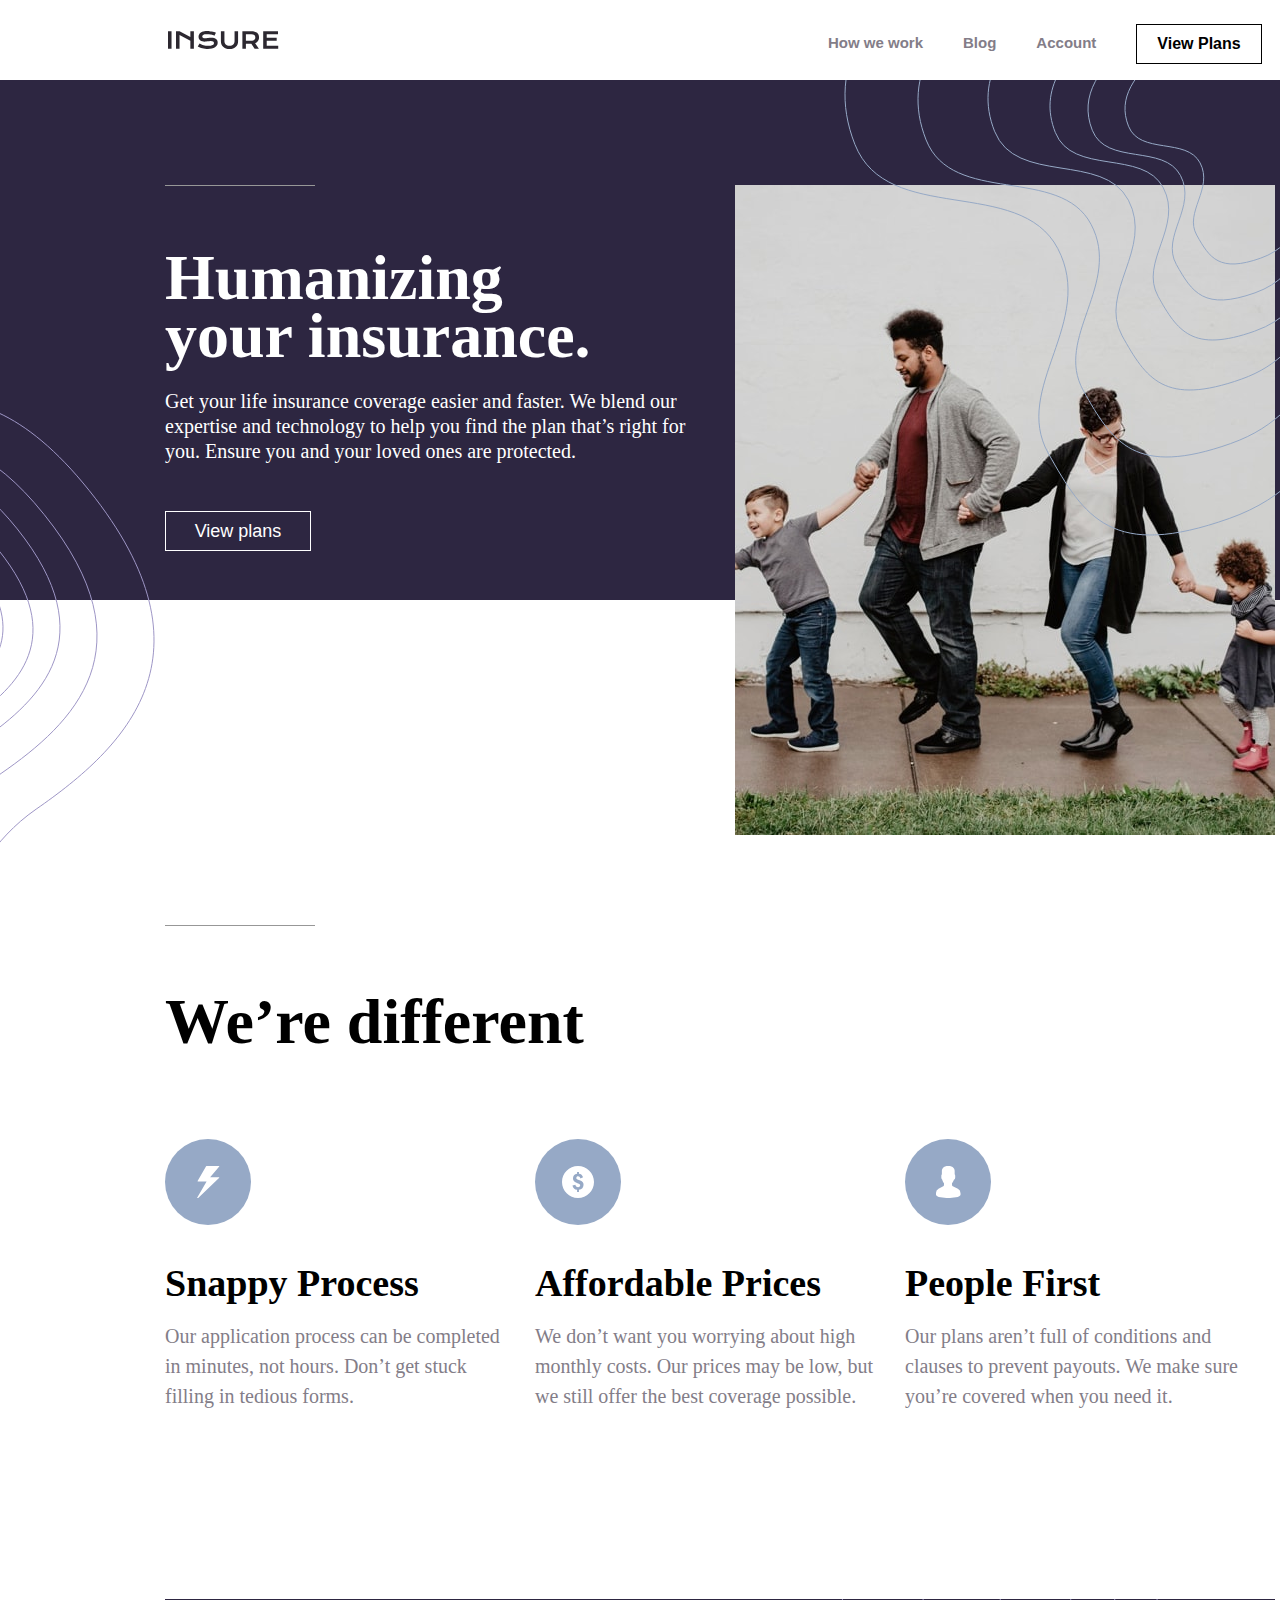
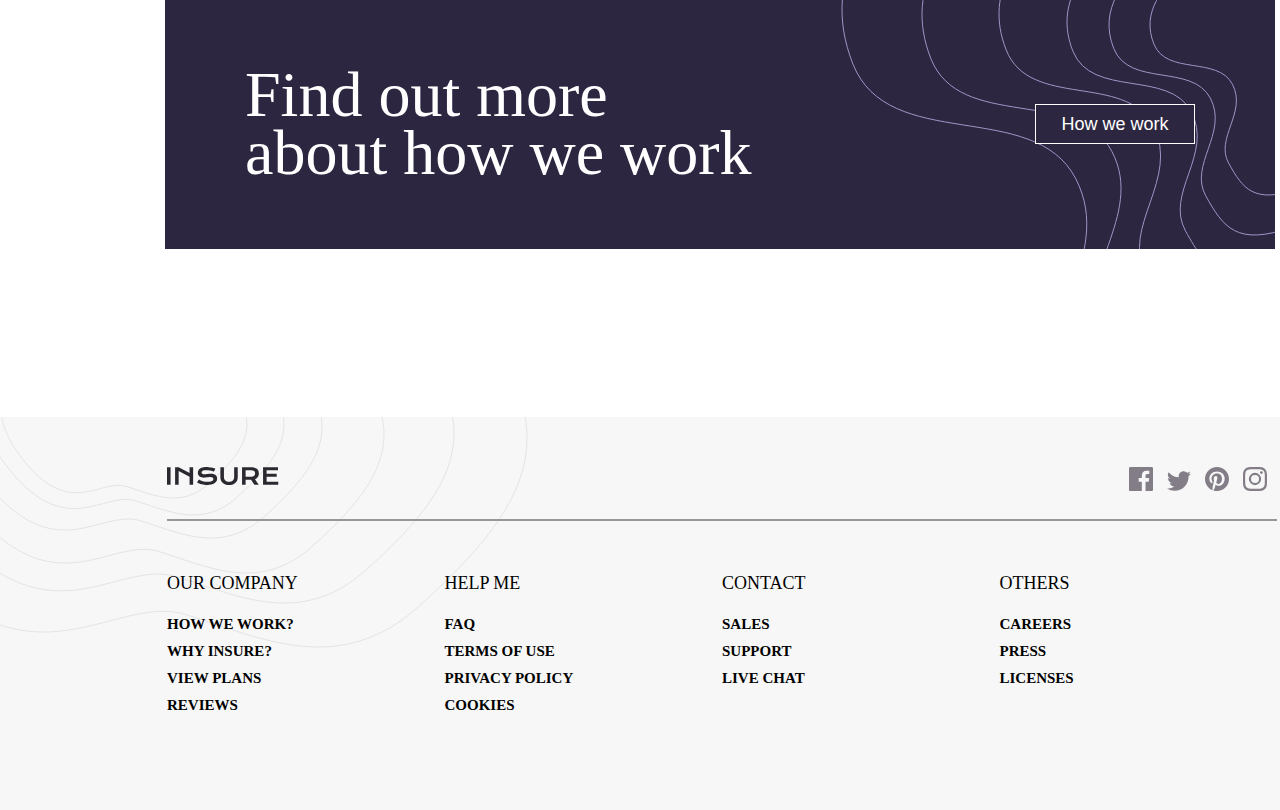
==== insure-landing-page/index.html @ 3e46f3a6 "Add files via upload" ====
<!DOCTYPE html>
<html lang="en">
  <head>
    <meta charset="UTF-8" />
    <meta name="viewport" content="width=device-width, initial-scale=1.0" />
    <!-- displays site properly based on user's device -->
    <link rel="stylesheet" href="styles.css" />

    <title>Insure landing page</title>
  </head>
  <body>
    <header class="navbar">
      <img src="./images/logo.svg" class="logo" />
      <div class="nav-list">
        <li class="nav-link">How we work</li>
        <li class="nav-link">Blog</li>
        <li class="nav-link">Account</li>
        <button class="nav-link view">View Plans</button>
      </div>
    </header>
    <section class="intro">
      <div class="bar"></div>
      <div class="intro-box">
        <h1 class="title">
          Humanizing <br />
          your insurance.
        </h1>

        <p class="intro-para">
          Get your life insurance coverage easier and faster. We blend our
          expertise and technology to help you find the plan that’s right for
          you. Ensure you and your loved ones are protected.
        </p>
        <button class="btn-plans">View plans</button>
      </div>
    </section>
    <img src="./images/image-intro-desktop.jpg" class="hero-desktop" />
    <img src="./images/bg-pattern-intro-left-desktop.svg" class="intro-left" />
    <img
      src="./images/bg-pattern-intro-right-desktop.svg"
      class="intro-right"
    />
    <div class="bar bar-2"></div>
    <section class="perks-container">
      <h2 class="perks-title">We’re different</h2>
      <div class="perks">
        <div class="perk">
          <img src="./images/icon-snappy-process.svg" class="perk-img" />
          <h3 class="perk-title">Snappy Process</h3>

          <p class="perk-para">
            Our application process can be completed in minutes, not hours.
            Don’t get stuck filling in tedious forms.
          </p>
        </div>

        <div class="perk">
          <img src="./images/icon-affordable-prices.svg" class="perk-img" />
          <h3 class="perk-title">Affordable Prices</h3>

          <p class="perk-para">
            We don’t want you worrying about high monthly costs. Our prices may
            be low, but we still offer the best coverage possible.
          </p>
        </div>

        <div class="perk">
          <img src="./images/icon-people-first.svg" class="perk-img" />
          <h3 class="perk-title">People First</h3>

          <p class="perk-para">
            Our plans aren’t full of conditions and clauses to prevent payouts.
            We make sure you’re covered when you need it.
          </p>
        </div>
      </div>
    </section>

    <section class="work-container">
      <h2 class="work-title">
        Find out more <br />
        about how we work
      </h2>

      <button class="work-btn">How we work</button>
      <img src="./images/bg-pattern-how-we-work-desktop.svg" class="work-img" />
    </section>

    <footer>
      <div class="footer-container">
        <img src="./images/logo.svg" class="logo-footer" />
        <div class="footer-bar"></div>
        <div class="logo-container">
          <img src="./images/icon-facebook.svg" class="icon" />
          <img src="./images/icon-twitter.svg" class="icon" />
          <img src="./images/icon-pinterest.svg" class="icon" />
          <img src="./images/icon-instagram.svg" class="icon" />
        </div>
        <div class="footer-links-wrapper">
          <div class="w-container">
            <h4>OUR COMPANY</h4>
            <div class="link-container">
              <li class="w-link">HOW WE WORK?</li>
              <li class="w-link">WHY INSURE?</li>
              <li class="w-link">VIEW PLANS</li>
              <li class="w-link">REVIEWS</li>
            </div>
          </div>

          <div class="w-container">
            <h4>HELP ME</h4>
            <div class="link-container">
              <li class="w-link">FAQ</li>
              <li class="w-link">TERMS OF USE</li>
              <li class="w-link">PRIVACY POLICY</li>
              <li class="w-link">COOKIES</li>
            </div>
          </div>

          <div class="w-container">
            <h4>CONTACT</h4>
            <div class="link-container">
              <li class="w-link">SALES</li>
              <li class="w-link">SUPPORT</li>
              <li class="w-link">LIVE CHAT</li>
            </div>
          </div>

          <div class="w-container">
            <h4>OTHERS</h4>
            <div class="link-container">
              <li class="w-link">CAREERS</li>
              <li class="w-link">PRESS</li>
              <li class="w-link">LICENSES</li>
            </div>
          </div>
        </div>
      </div>
      <img src="./images/bg-pattern-footer-desktop.svg" class="footer-img" />
    </footer>
  </body>
</html>
---- insure-landing-page/styles.css ----
* {
  margin: 0;
  padding: 0;
  box-sizing: border-box;
}

body {
  width: 1400px;
  height: 2410px;
  font-family: serif;
  overflow-x: hidden;
}

.navbar {
  width: 1400px;
  height: 80px;
  display: flex;
  position: absolute;
  background-color: #ffffff;
  z-index: 2;
}

.logo {
  width: 111.22px;
  height: 18px;
  position: absolute;
  top: 31px;
  left: 168px;
}

.nav-list {
  display: flex;
  position: absolute;
  left: 828px;
  top: 34px;
}

.nav-link {
  list-style: none;
  margin-right: 40px;
  font-family: sans-serif;
  font-size: 15px;
  color: #837d88;
  font-weight: 600;
}

.view {
  padding: 10px 20px;
  position: relative;
  bottom: 10px;
  background-color: #ffffff;
  border: 1px solid black;
  color: black;
  font-size: 16px;
}

.intro {
  width: 1400px;
  height: 600px;
  background-color: #2d2641;
}

.intro-box {
  width: 540px;
  height: 304px;
  position: absolute;
  top: 249px;
  left: 165px;
}

.bar {
  width: 150px;
  height: 1px;
  background-color: #979797;
  position: absolute;
  top: 185px;
  left: 165px;
}

.title {
  font-size: 64px;
  height: 140px;
  color: #ffffff;
  line-height: 90%;
}

.intro-para {
  height: 84px;
  color: #ffffff;
  font-size: 20px;
  line-height: 125%;
}

.btn-plans {
  width: 146px;
  height: 40px;
  font-size: 18px;
  color: #ffffff;
  font-weight: 500;
  background-color: #2d2641;
  margin-top: 38px;
  border: 1px solid #ffffff;
}

.hero-desktop {
  width: 540px;
  height: 650px;
  position: absolute;
  top: 185px;
  left: 735px;
}

.intro-left {
  position: absolute;
  top: 400px;
  left: -40px;
}

.intro-right {
  position: absolute;
  max-width: 100%;
  top: -57px;
  right: 0;
}

.perks-container {
  width: 1110px;
  height: 474px;
  position: absolute;
  top: 985px;
  left: 165px;
}

.perks-title {
  font-size: 64px;
  font-weight: 600;
}

.perks {
  width: 1110px;
  height: 250px;
  margin-top: 80px;
  display: flex;
}

.perk {
  width: 350px;
  height: 250px;
  margin-right: 30px;
}

.perk-img {
  width: 86px;
  height: 86px;
  margin-bottom: 32px;
}

.perk-title {
  font-size: 38px;
  margin-bottom: 16px;
}
.perk-para {
  font-size: 20px;
  color: #837d88;
  line-height: 150%;
}

.bar-2 {
  width: 150px;
  height: 1px;
  position: absolute;
  top: 925px;
  left: 165px;
}

.work-container {
  width: 1110px;
  height: 250px;
  background-color: #2d2641;
  position: absolute;
  top: 1599px;
  left: 165px;
  display: flex;
  justify-content: center;
  align-items: center;
  padding: 0px 80px;
}

.work-title {
  font-size: 64px;
  line-height: 90%;
  color: #ffffff;
  font-weight: 500;
  margin-right: auto;
}

.work-btn {
  width: 160px;
  height: 40px;
  font-size: 18px;
  background-color: #2d2641;
  color: #ffffff;
  border: 1px solid #ffffff;
  z-index: 2;
}

.work-img {
  position: absolute;
  right: 0;
}

footer {
  width: 1400px;
  height: 393px;
  background-color: #f7f7f7;
  position: absolute;
  top: 2017px;
}

.footer-container {
  width: 1110px;
  height: 265px;
  position: relative;
  left: 22px;
  margin-top: 50px;
  margin-left: auto;
  margin-right: auto;
  z-index: 2;
}

.footer-links-wrapper {
  width: 1110px;
  height: 159px;
  display: flex;
  position: absolute;
  bottom: 0;
  justify-content: space-between;
}

.w-container {
  display: flex;
  justify-content: center;
  margin-right: auto;
  align-items: flex-start;
  flex-direction: column;
  width: 255px;
  height: 159px;
}

.w-container h4 {
  margin-bottom: 2px;
  font-size: 18px;
  font-weight: 500;
}

.link-container {
  margin-bottom: auto;
  margin-top: 20px;
}

.w-link {
  list-style: none;
  margin-top: 20p;
  margin-bottom: 10px;
  font-size: 15px;
  font-weight: 600;
}

.logo-container {
  position: absolute;
  top: 0;
  right: 0;
}

.icon {
  margin-right: 10px;
}

.footer-bar {
  width: 1110px;
  height: 2px;
  background-color: #979797;
  margin-top: 30px;
}

.footer-img {
  position: absolute;
  top: 0;
}

.nav-link:hover {
  cursor: pointer;
  color: black;
  transition: all 0.3s ease-in-out;
}

.view:hover {
  scale: 1.1;
  transition: all 0.3s ease-in-out;
  background-color: black;
  color: #ffffff;
}

.btn-plans:hover,
.work-btn:hover {
  scale: 1.1;
  transition: all 0.3s ease-in-out;
  background-color: #ffffff;
  color: black;
  cursor: pointer;
}

.w-link:hover {
  cursor: pointer;
  border-bottom: 2px solid black;
  transition: all 1s ease-in-out;
}

.icon:hover {
  cursor: pointer;
}
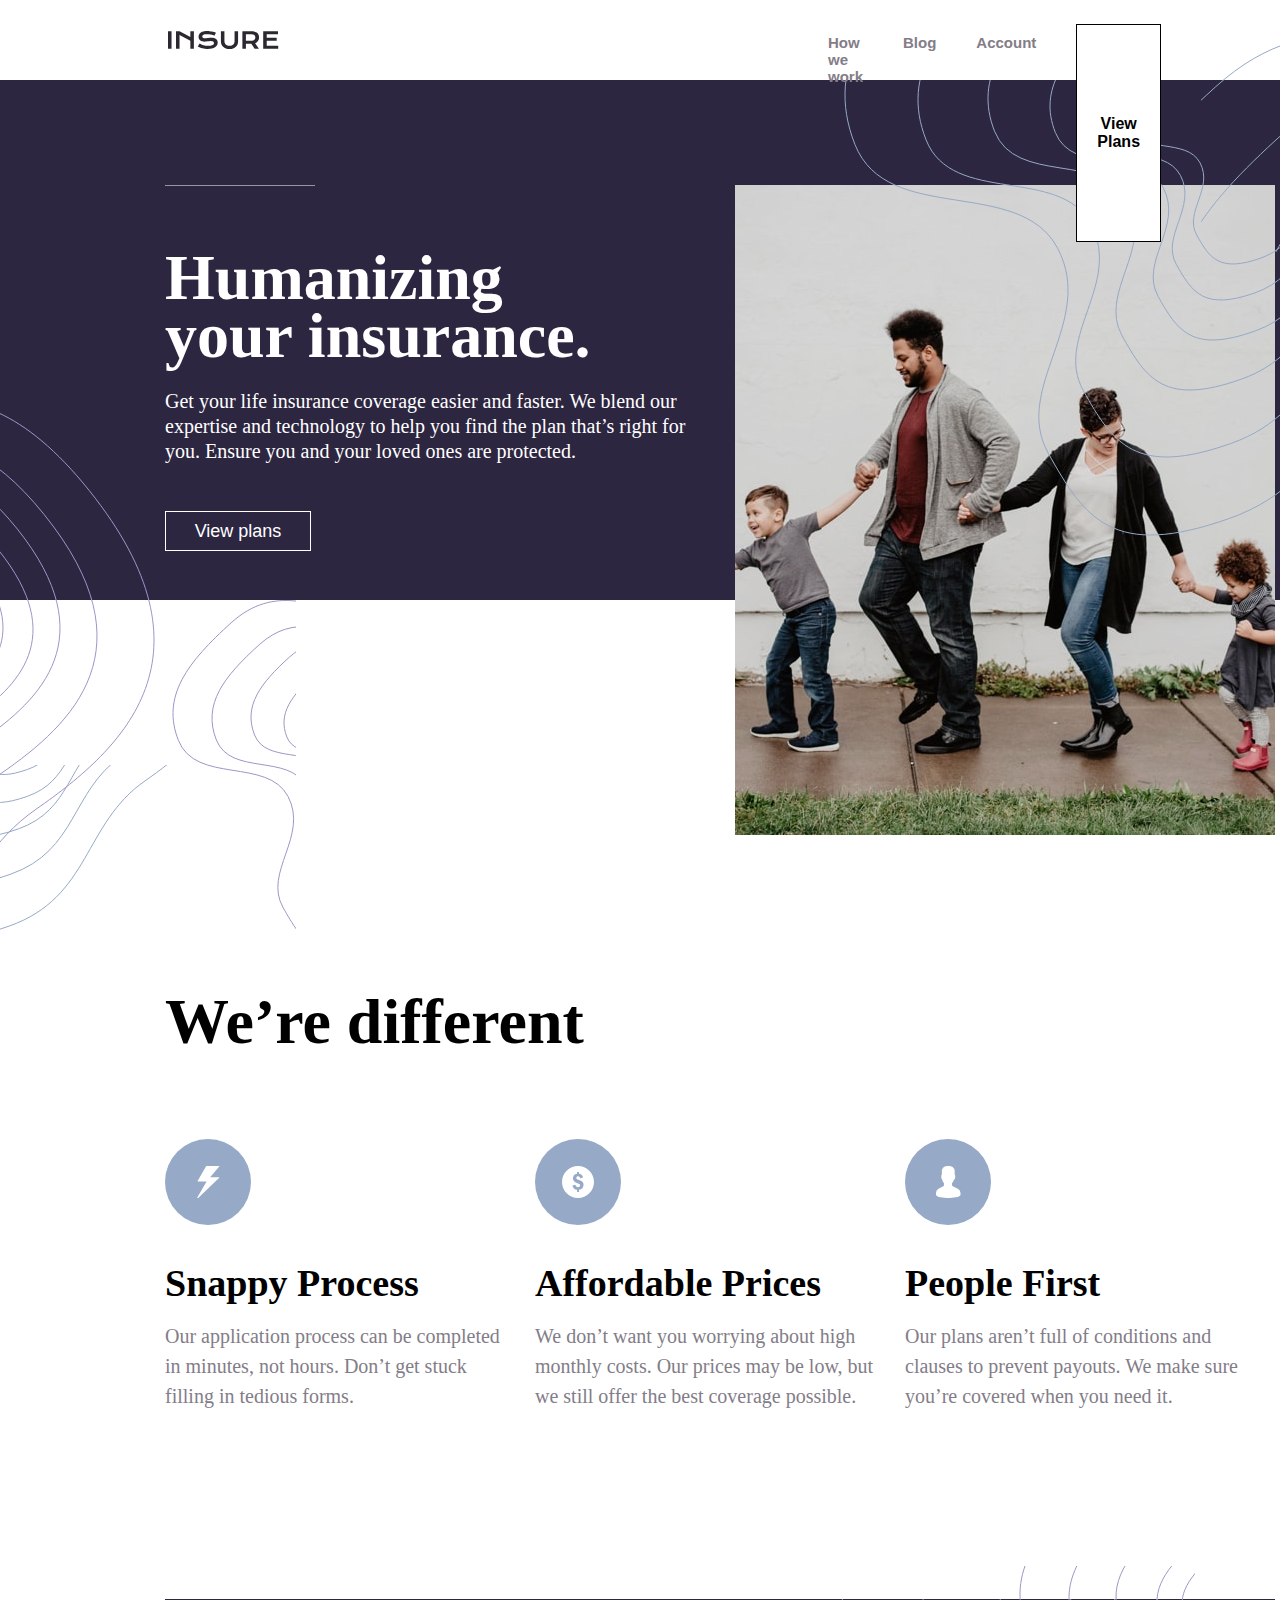
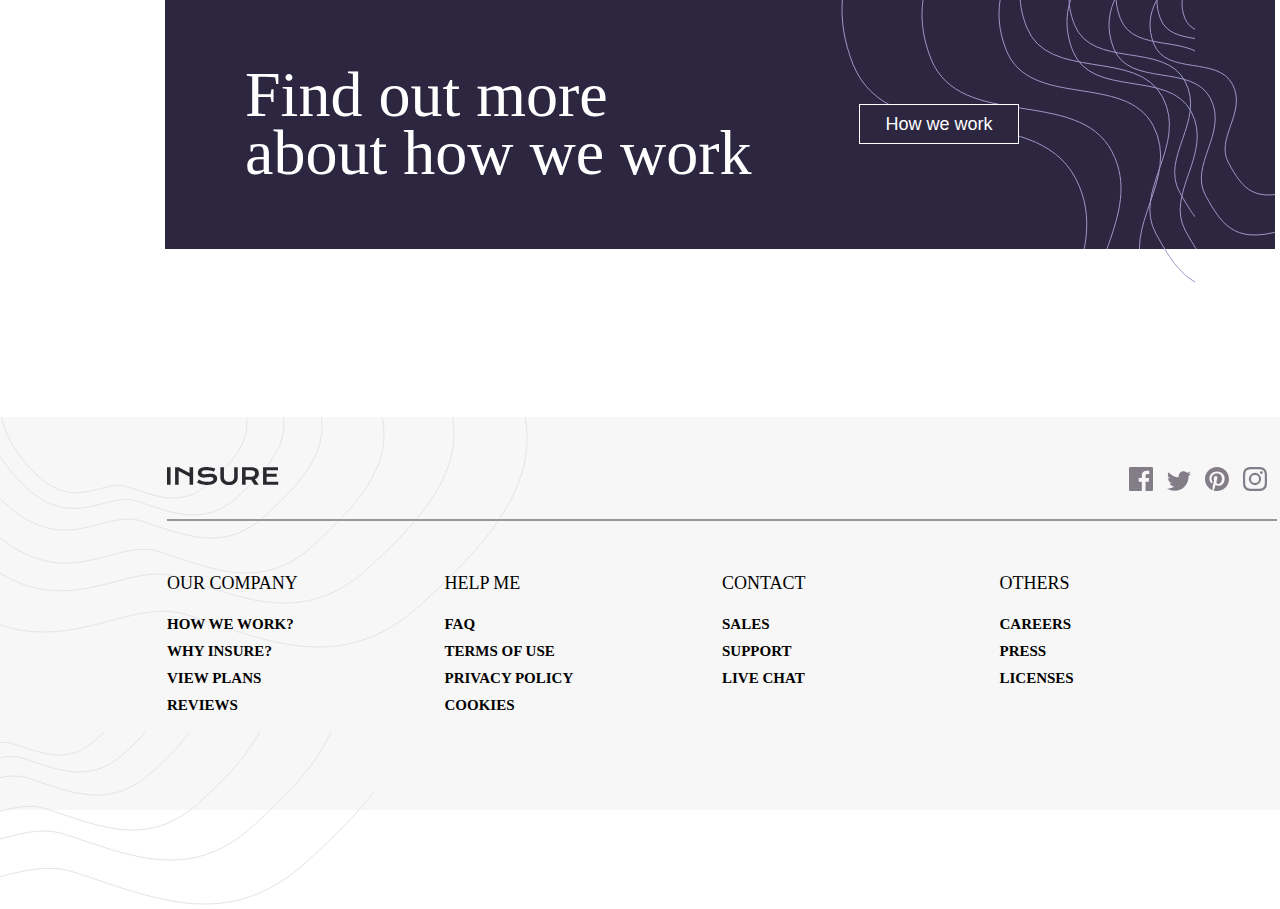
==== commit c0970bfa: "Update index.html" ====
--- a/insure-landing-page/index.html
+++ b/insure-landing-page/index.html
@@ -16,10 +16,16 @@
         <li class="nav-link">Blog</li>
         <li class="nav-link">Account</li>
         <button class="nav-link view">View Plans</button>
+        <img src="./images/bg-pattern-mobile-nav.svg" class="mobile-nav" />
+      </div>
+      <div class="hamburger">
+        <span class="bar"></span>
+        <span class="bar"></span>
+        <span class="bar"></span>
       </div>
     </header>
     <section class="intro">
-      <div class="bar"></div>
+      <div class="bar-line"></div>
       <div class="intro-box">
         <h1 class="title">
           Humanizing <br />
@@ -37,10 +43,18 @@
     <img src="./images/image-intro-desktop.jpg" class="hero-desktop" />
     <img src="./images/bg-pattern-intro-left-desktop.svg" class="intro-left" />
     <img
+      src="./images/bg-pattern-intro-left-mobile.svg"
+      class="intro-left-mobile"
+    />
+    <img
       src="./images/bg-pattern-intro-right-desktop.svg"
       class="intro-right"
     />
-    <div class="bar bar-2"></div>
+    <img
+      src="./images/bg-pattern-intro-right-mobile.svg"
+      class="intro-right-mobile"
+    />
+    <div class="bar-line bar-2"></div>
     <section class="perks-container">
       <h2 class="perks-title">We’re different</h2>
       <div class="perks">
@@ -84,6 +98,10 @@
 
       <button class="work-btn">How we work</button>
       <img src="./images/bg-pattern-how-we-work-desktop.svg" class="work-img" />
+      <img
+        src="./images/bg-pattern-how-we-work-mobile.svg"
+        class="work-mobile"
+      />
     </section>
 
     <footer>
@@ -137,6 +155,8 @@
         </div>
       </div>
       <img src="./images/bg-pattern-footer-desktop.svg" class="footer-img" />
+      <img src="./images/bg-pattern-footer-mobile.svg" class="footer-mobile" />
     </footer>
+    <script src="index.js"></script>
   </body>
 </html>
--- a/insure-landing-page/styles.css
+++ b/insure-landing-page/styles.css
@@ -319,3 +319,75 @@
 .icon:hover {
   cursor: pointer;
 }
+@media (min-width: 1450px) {
+  body {
+    width: 100%;
+    height: 100%;
+  }
+  .logo {
+    left: 230px;
+  }
+  .navbar {
+    width: 100%;
+  }
+  .nav-list {
+    left: 1500px;
+  }
+  .intro {
+    width: 100%;
+  }
+  .intro-box {
+    left: 230px;
+  }
+  .bar {
+    left: 230px;
+  }
+
+  .bar-2 {
+    left: 230px;
+  }
+
+  .hero-desktop {
+    left: 1400px;
+  }
+  .perks-container {
+    width: 100%;
+    left: 0px;
+  }
+  .perks-title {
+    position: relative;
+    left: 230px;
+  }
+  .perks {
+    width: 80%;
+    margin-left: 240px;
+    margin-right: auto;
+    justify-content: space-between;
+  }
+
+  .perk {
+    margin-right: 30px;
+    width: 30%;
+  }
+
+  .work-container {
+    width: 85%;
+    left: 150px;
+  }
+
+  footer {
+    width: 100%;
+  }
+  .footer-container {
+    width: 80%;
+  }
+
+  .footer-bar {
+    width: 100%;
+  }
+  .footer-links-wrapper {
+    width: 100%;
+  }
+}
+
+
